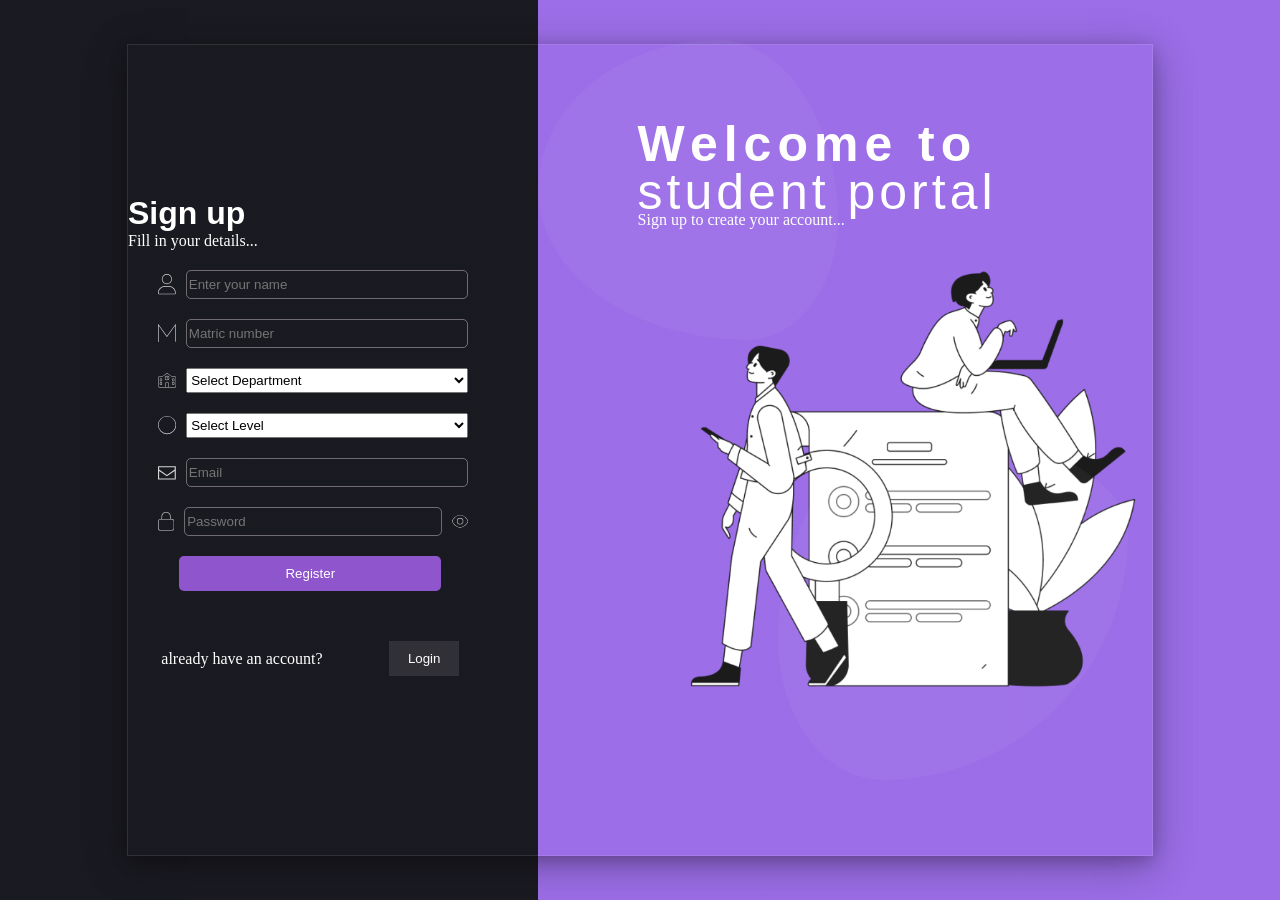
==== index.html @ 2c66421a "Initial commit" ====
<!DOCTYPE html>
<html lang="en">
<head>
    <meta charset="UTF-8">
    <meta name="viewport" content="width=device-width, initial-scale=1.0">
    <title>Document</title>
    <link rel="stylesheet" href="style.css">
    <script type="module" src="./js/firebase-config.js"></script>
    <script type="module" src="./js/script.js"></script>
</head>

<body>
<div class="circle circle1"></div>
<div class="circle circle2"></div>
<!-- the sign up box -->
<form id="signupForm" class="signupcont">
    <!-- sign up -->
    <div class="scont">
        <h1 class="htext">Sign up</h1>
        <p>Fill in your details...</p>
        <span class="details"><svg class="signupsvg" xmlns="http://www.w3.org/2000/svg" viewBox="0 0 448 512"><!--! Font Awesome Pro 6.5.1 by @fontawesome - https://fontawesome.com License - https://fontawesome.com/license (Commercial License) Copyright 2023 Fonticons, Inc. --><path d="M336 128a112 112 0 1 0 -224 0 112 112 0 1 0 224 0zM96 128a128 128 0 1 1 256 0A128 128 0 1 1 96 128zM16 482.3c0 7.6 6.1 13.7 13.7 13.7H418.3c7.6 0 13.7-6.1 13.7-13.7C432 392.7 359.3 320 269.7 320H178.3C88.7 320 16 392.7 16 482.3zm-16 0C0 383.8 79.8 304 178.3 304h91.4C368.2 304 448 383.8 448 482.3c0 16.4-13.3 29.7-29.7 29.7H29.7C13.3 512 0 498.7 0 482.3z"/></svg><input id="fullName" type="text" placeholder="Enter your name"></span>
        <span class="details"><svg class="signupsvg" xmlns="http://www.w3.org/2000/svg" viewBox="0 0 448 512"><!--! Font Awesome Pro 6.5.1 by @fontawesome - https://fontawesome.com License - https://fontawesome.com/license (Commercial License) Copyright 2023 Fonticons, Inc. --><path d="M5.6 32.4c3.3-1.1 6.9 .1 9 3L224 330.2 433.5 35.4c2-2.8 5.6-4 9-3s5.6 4.1 5.6 7.6V464c0 4.4-3.6 8-8 8s-8-3.6-8-8V65.1L230.5 348.6c-1.5 2.1-3.9 3.4-6.5 3.4s-5-1.3-6.5-3.4L16 65.1V472c0 4.4-3.6 8-8 8s-8-3.6-8-8V40c0-3.5 2.3-6.6 5.6-7.6z"/></svg><input id="matric" type="number" placeholder="Matric number"></span>
        <span class="details"><svg class="signupsvg" xmlns="http://www.w3.org/2000/svg" viewBox="0 0 640 512"><!--! Font Awesome Pro 6.5.1 by @fontawesome - https://fontawesome.com License - https://fontawesome.com/license (Commercial License) Copyright 2023 Fonticons, Inc. --><path d="M324.6 1.4c-2.8-1.9-6.4-1.9-9.2 0L157.5 112H56c-30.9 0-56 25.1-56 56V456c0 30.9 25.1 56 56 56H256h16 96 16H584c30.9 0 56-25.1 56-56V168c0-30.9-25.1-56-56-56H482.5L324.6 1.4zM384 496V384c0-35.3-28.7-64-64-64s-64 28.7-64 64V496H56c-22.1 0-40-17.9-40-40V168c0-22.1 17.9-40 40-40H160c1.6 0 3.2-.5 4.6-1.4L320 17.8 475.4 126.6c1.3 .9 2.9 1.4 4.6 1.4H584c22.1 0 40 17.9 40 40V456c0 22.1-17.9 40-40 40H384zm-16 0H272V384c0-26.5 21.5-48 48-48s48 21.5 48 48V496zM64 216v48c0 13.3 10.7 24 24 24h32c13.3 0 24-10.7 24-24V216c0-13.3-10.7-24-24-24H88c-13.3 0-24 10.7-24 24zm24-8h32c4.4 0 8 3.6 8 8v48c0 4.4-3.6 8-8 8H88c-4.4 0-8-3.6-8-8V216c0-4.4 3.6-8 8-8zm432-16c-13.3 0-24 10.7-24 24v48c0 13.3 10.7 24 24 24h32c13.3 0 24-10.7 24-24V216c0-13.3-10.7-24-24-24H520zm-8 24c0-4.4 3.6-8 8-8h32c4.4 0 8 3.6 8 8v48c0 4.4-3.6 8-8 8H520c-4.4 0-8-3.6-8-8V216zM320 112a64 64 0 1 1 0 128 64 64 0 1 1 0-128zm0 144a80 80 0 1 0 0-160 80 80 0 1 0 0 160zm8-112c0-4.4-3.6-8-8-8s-8 3.6-8 8v32c0 4.4 3.6 8 8 8h24c4.4 0 8-3.6 8-8s-3.6-8-8-8H328V144zM64 344v48c0 13.3 10.7 24 24 24h32c13.3 0 24-10.7 24-24V344c0-13.3-10.7-24-24-24H88c-13.3 0-24 10.7-24 24zm24-8h32c4.4 0 8 3.6 8 8v48c0 4.4-3.6 8-8 8H88c-4.4 0-8-3.6-8-8V344c0-4.4 3.6-8 8-8zm432-16c-13.3 0-24 10.7-24 24v48c0 13.3 10.7 24 24 24h32c13.3 0 24-10.7 24-24V344c0-13.3-10.7-24-24-24H520zm-8 24c0-4.4 3.6-8 8-8h32c4.4 0 8 3.6 8 8v48c0 4.4-3.6 8-8 8H520c-4.4 0-8-3.6-8-8V344z"/></svg>
        <select class="select-dept" id="department">
            <option value="">Select Department</option>
            <option value="Computer Science">Computer Science</option>
            <option value="Mathematics">Mathematics</option>
            <option value="Physics">Physics</option>
            <option value="Accounting">Accounting</option>
            <option value="Electrical Engineering">Electrical Engineering</option>
            <option value="Statistics">Statistics</option>
        </select></span>
        <span class="details"><svg class="signupsvg" xmlns="http://www.w3.org/2000/svg" viewBox="0 0 512 512"><!--! Font Awesome Pro 6.5.1 by @fontawesome - https://fontawesome.com License - https://fontawesome.com/license (Commercial License) Copyright 2023 Fonticons, Inc. --><path d="M496 256A240 240 0 1 0 16 256a240 240 0 1 0 480 0zM0 256a256 256 0 1 1 512 0A256 256 0 1 1 0 256z"/></svg> 
            
        <select class="select-dept" id="level">
            <option value="">Select Level</option>
            <option value="100">100 Level</option>
            <option value="200">200 Level</option>
            <option value="300">300 Level</option>
            <option value="400">400 Level</option>
            <option value="500">500 Level</option>
        </select></span>
        <span class="details"><svg class="signupsvg" xmlns="http://www.w3.org/2000/svg" viewBox="0 0 512 512"><!--! Font Awesome Pro 6.5.1 by @fontawesome - https://fontawesome.com License - https://fontawesome.com/license (Commercial License) Copyright 2023 Fonticons, Inc. --><path d="M32 159.2l224 154 224-154V96H32v63.2zM480 198L256 352 32 198V416H480V198zM0 416V176 96 64H32 480h32V96v80V416v32H480 32 0V416z"/></svg><input id="email" type="email" placeholder="Email"></span>
        <span class="details"><svg class="signupsvg" xmlns="http://www.w3.org/2000/svg" viewBox="0 0 448 512"><!--! Font Awesome Pro 6.5.1 by @fontawesome - https://fontawesome.com License - https://fontawesome.com/license (Commercial License) Copyright 2023 Fonticons, Inc. --><path d="M112 128v64H336V128c0-61.9-50.1-112-112-112s-112 50.1-112 112zM96 192V128C96 57.3 153.3 0 224 0s128 57.3 128 128v64h32c35.3 0 64 28.7 64 64V448c0 35.3-28.7 64-64 64H64c-35.3 0-64-28.7-64-64V256c0-35.3 28.7-64 64-64H96zm0 16H64c-26.5 0-48 21.5-48 48V448c0 26.5 21.5 48 48 48H384c26.5 0 48-21.5 48-48V256c0-26.5-21.5-48-48-48H352 336 112 96z"/></svg><input id="password" type="password" placeholder="Password"> <svg  class="psvg" xmlns="http://www.w3.org/2000/svg" viewBox="0 0 576 512"><!--! Font Awesome Pro 6.5.1 by @fontawesome - https://fontawesome.com License - https://fontawesome.com/license (Commercial License) Copyright 2023 Fonticons, Inc. --><path d="M106.3 124.3C151.4 82.4 212.4 48 288 48s136.6 34.4 181.7 76.3c44.9 41.7 75 91.7 89.1 125.6c1.6 3.9 1.6 8.4 0 12.3C544.7 296 514.6 346 469.7 387.7C424.6 429.6 363.6 464 288 464s-136.6-34.4-181.7-76.3C61.4 346 31.3 296 17.2 262.2c-1.6-3.9-1.6-8.4 0-12.3C31.3 216 61.4 166 106.3 124.3zM288 32c-80.8 0-145.5 36.8-192.6 80.6C48.6 156 17.3 208 2.5 243.7c-3.3 7.9-3.3 16.7 0 24.6C17.3 304 48.6 356 95.4 399.4C142.5 443.2 207.2 480 288 480s145.5-36.8 192.6-80.6c46.8-43.5 78.1-95.4 93-131.1c3.3-7.9 3.3-16.7 0-24.6c-14.9-35.7-46.2-87.7-93-131.1C433.5 68.8 368.8 32 288 32zM192 256a96 96 0 1 1 192 0 96 96 0 1 1 -192 0zm208 0a112 112 0 1 0 -224 0 112 112 0 1 0 224 0z"/></svg></span>
        <span  id="passChecker" ></span>
        <div class="submit"><button id="register-Btn" type="submit" class="btn">Register</button></div>
        <div class="lobtn"> <p>already have an account? </p> <button type="button" class="lbtn">Login</button></div>
        <!-- <div id="popup"></div> -->

 
    </div>

    <!-- heroimg -->
    <div class="heroimg">
        <h1 class="herotext">Welcome to</h1>
        <p class="stp">student portal</p>
        <p style="margin-left: 100px;">Sign up to create your account...</p>
        <div class="hcont">
        <img class="himg" src="asset/h.png" alt="student picture">
        </div>
    </div>    
</form>
       <div id="popup" class="popup">
            <h3 id="popupTitle"></h3>
            <p id="popupMessage"></p>
           <button type="button" onclick="window.closePopup()">OK</button>

        </div>
</body>
</html>
---- style.css ----
*{
    margin: 0;
}
body{
    height: 100vh;
    background: linear-gradient(to right, rgba(6, 6, 14, 0.921) 42%,rgba(139, 85, 227, 0.855) 42% );
    overflow:hidden;
    position:relative;
    display: flex;
    justify-content: center;
    align-items: center;
}

.signupcont{
    display: flex;
    width: 80%;
    height: 90%;
    border: 1px solid rgba(255,255,255,0.1);
    box-shadow:
         0 4px 15px rgba(0,0,0,0.2),
        0 10px 40px rgba(0,0,0,0.3);
}

.circle{
    position:absolute;
    opacity:1;
}

.circle1{
    width:300px;
    height:300px;
    background:rgba(225, 235, 237, 0.047) ;
    border-radius:60% 40% 30% 70% / 50% 60% 40% 50%;
    top:40px;
    left:42%;
}

.circle2{
    width:350px;
    height:350px;
    background:rgba(237, 237, 248, 0.04);
    border-radius:40% 60% 70% 30% / 60% 30% 70% 40%;
    bottom:120px;
    right:152px;
}
@keyframes float {
    0% { transform: translate(0,0) rotate(0deg); }
    50% { transform: translate(20px,-20px) rotate(180deg); }
    100% { transform: translate(0,0) rotate(360deg); }
}

.circle{
    animation: float 10s infinite ease-in-out;
}
input{
    background-color: transparent;
    border: 1px solid rgba(220, 211, 211, 0.441);
    outline: none;
    border-radius: 5px;
    width: 100%;
    height: 25px;
    color: white;
    
}
.signupsvg{
    width: 20px;
    fill: rgba(255, 255, 255, 0.822);
}
.details{
    display: flex;
    align-items: center;
    column-gap: 10px;
    margin: 20px 0px 0px 30px;
    width: 310px;
}
.scont{
    margin-top: 150px;
    color: white;
    width: 40%;
}
.psvg{
    width: 20px;
    fill: white;
}
.submit{
    margin-top: 20px;
   /* border: 1px solid; */
   display: flex;
   justify-content: center;
   width: 89%;
}
.btn{
    color: white;
    background-color: rgb(143, 85, 205);
    width: 72%;
    height: 35px;
    border-radius: 5px;
    border: none;
}
.lobtn{
    display: flex;
    justify-content: space-around;
    align-items: center;
    /* border: 1px solid; */
    width: 89%;
    margin-top: 50px;
    
}
.lbtn{
    width: 70px;
    height: 35px;
    border: none;
    background-color: rgba(128, 128, 128, 0.223);
    color: rgb(255, 255, 255);
}
.htext{
    font-family: Arial, Helvetica, sans-serif;
    font-weight: bold;
}
.heroimg{
    width: 60%;
    margin-top: 70px;
    color: white;
}
.hcont{
    margin: 25px 50px 0px 100px;
}
.himg{
    width: 550px;
}
 
.herotext{
    font-family:Arial, Helvetica, sans-serif;
    font-size: 50px;
    color: white;
    letter-spacing: 6px;
    margin-left: 100px;
}
.stp{
    font-size: 50px;
    font-family: Arial, Helvetica, sans-serif;
    color: white;
    letter-spacing: 4px;
    margin: -10px 100px;
}
#popup{
   display: none;
   background: #ffebee;
   color: #c62828;
   padding: 10px;
   margin-bottom: 10px;
   border-radius: 5px;
}
.select-dept{
    width: 100%;
    height: 25px;
    outline: none;
}

.popup {
    display: none;
    position: fixed;
    top: 50%;
    left: 50%;
    transform: translate(-50%, -50%);
    background: #fff;
    padding: 20px;
    width: 300px;
    border-radius: 10px;
    box-shadow: 0 0 20px rgba(0,0,0,0.3);
    text-align: center;
    z-index: 1000;
}

.popup button {
    margin-top: 15px;
    padding: 8px 20px;
    cursor: pointer;
}
.spinner {
    display: none;
    width: 18px;
    height: 18px;
    border: 3px solid #ffffff;
    border-top: 3px solid transparent;
    border-radius: 50%;
    animation: spin 0.8s linear infinite;
    margin-left: 10px;
}


@keyframes spin {
    from {
        transform: rotate(0deg);
    }

    to {
        transform: rotate(360deg);
    }
}



.popup.success h3,
.popup.success p {
    color: rgb(216, 74, 23);
}




.popup.error h3,
.popup.error p {
    color: red;
}

/* ==========================================
   MOBILE LOGIN + SIGNUP
========================================== */

/* ==========================================
   MOBILE LOGIN + SIGNUP
========================================== */

@media (max-width: 650px) {

    /* Prevent padding and borders from increasing width */
    *,
    *::before,
    *::after {
        box-sizing: border-box;
    }

    html {
        width: 100%;
        margin: 0;
        padding: 0;
    }

    body {
        width: 100%;
        min-height: 100vh;
        height: auto;
        margin: 0;
        padding: 0;

        display: block;

        overflow-x: hidden;
        overflow-y: auto;

        background: rgba(6, 6, 14, 0.921);
    }

    /* ------------------------------------------
       Hide desktop image on mobile
    ------------------------------------------ */

    .heroimg {
        display: none;
    }

    /* ------------------------------------------
       Main form
    ------------------------------------------ */

    .signupcont {
        width: 100%;
        max-width: 100%;
        min-height: 100vh;
        height: auto;

        margin: 0;
        padding: 30px 16px;

        border: none;
        box-shadow: none;

        display: block;
    }

    /* ------------------------------------------
       Form content
    ------------------------------------------ */

    .scont {
        width: 100%;
        max-width: 420px;

        margin: 0 auto;
        padding: 0;

        color: white;
    }

    /* ------------------------------------------
       Heading
    ------------------------------------------ */

    .htext {
        font-size: 30px;
        margin: 0 0 8px 0;
    }

    .scont > p {
        margin: 0 0 22px 0;
    }

    /* ------------------------------------------
       INPUT ROW
    ------------------------------------------ */

   .details {
    width: 100%;
    max-width: 100%;

    margin: 15px 0 0 0;
    padding: 0;

    display: flex;
    align-items: center;

    gap: 8px;

    min-width: 0;
}

    /* Left icon */

    .details .signupsvg {
        width: 20px;
        height: 20px;

        min-width: 20px;
        max-width: 20px;

        flex: 0 0 20px;
    }

    /* ------------------------------------------
       TEXT / EMAIL / PASSWORD INPUTS
    ------------------------------------------ */

.details input {
    flex: 1 1 auto;
    width: 0;
    min-width: 0;
    height: 40px;
    padding: 0 10px;
    box-sizing: border-box;
}

    /* ------------------------------------------
       SELECT BOXES
    ------------------------------------------ */

   .details .select-dept {
    flex: 1 1 auto;
    width: 0;
    min-width: 0;
    max-width: 100%;

    height: 40px;
    padding: 0 8px;

    box-sizing: border-box;
}

    /* ------------------------------------------
       PASSWORD EYE ICON
    ------------------------------------------ */

    .details .psvg {
        width: 20px;
        height: 20px;

        min-width: 20px;
        max-width: 20px;

        flex: 0 0 20px;
    }

    /* ------------------------------------------
       PASSWORD CHECKER
    ------------------------------------------ */

    #passChecker {
        display: block;
        width: 100%;
        max-width: 100%;
        box-sizing: border-box;
    }

    /* ------------------------------------------
       LOGIN / REGISTER BUTTON
    ------------------------------------------ */

    .submit {
        width: 100%;
        max-width: 100%;

        margin-top: 25px;
        padding: 0;

        box-sizing: border-box;
    }

    .btn {
        width: 100%;
        max-width: 100%;

        height: 42px;

        box-sizing: border-box;
    }

    /* ------------------------------------------
       FORGOT PASSWORD
    ------------------------------------------ */

    .forgot-password {
        width: 100%;

        margin-top: 18px;

        text-align: center;

        box-sizing: border-box;
    }

    /* ------------------------------------------
       LOGIN / REGISTER LINK
    ------------------------------------------ */

    .lobtn {
        width: 100%;
        max-width: 100%;

        margin-top: 25px;

        display: flex;
        justify-content: center;
        align-items: center;

        gap: 8px;

        flex-wrap: wrap;

        box-sizing: border-box;
    }

    .lobtn p {
        margin: 0;
        font-size: 14px;
        text-align: center;
    }

    .lbtn {
        width: 75px;
        height: 35px;

        flex: 0 0 auto;
    }

    /* ------------------------------------------
       POPUP
    ------------------------------------------ */

    .popup {
        width: calc(100% - 32px);
        max-width: 350px;

        box-sizing: border-box;
    }

    /* ------------------------------------------
       DECORATIVE CIRCLES
    ------------------------------------------ */

    .circle1 {
        width: 140px;
        height: 140px;

        top: -60px;
        left: -70px;
    }

    .circle2 {
        width: 150px;
        height: 150px;

        right: -70px;
        bottom: -70px;
    }
}
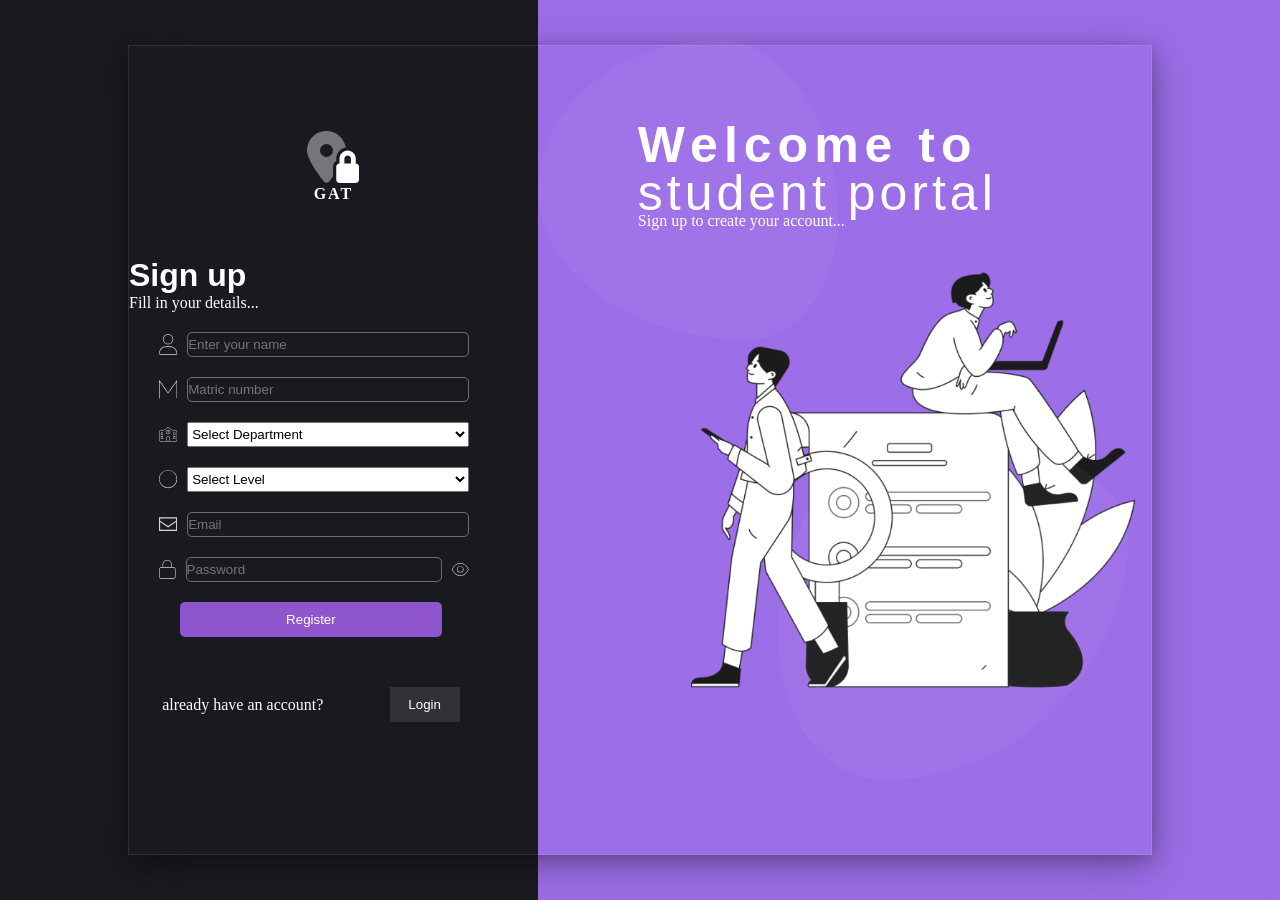
==== commit 40983f3d: "Initial upload of GAT attendance system" ====
--- a/index.html
+++ b/index.html
@@ -16,6 +16,14 @@
 <form id="signupForm" class="signupcont">
     <!-- sign up -->
     <div class="scont">
+        <div class="gat-logo">
+    <img
+        src="asset/location-pin-lock.svg"
+        alt="GAT logo"
+    >
+    <span>GAT</span>
+</div>
+
         <h1 class="htext">Sign up</h1>
         <p>Fill in your details...</p>
         <span class="details"><svg class="signupsvg" xmlns="http://www.w3.org/2000/svg" viewBox="0 0 448 512"><!--! Font Awesome Pro 6.5.1 by @fontawesome - https://fontawesome.com License - https://fontawesome.com/license (Commercial License) Copyright 2023 Fonticons, Inc. --><path d="M336 128a112 112 0 1 0 -224 0 112 112 0 1 0 224 0zM96 128a128 128 0 1 1 256 0A128 128 0 1 1 96 128zM16 482.3c0 7.6 6.1 13.7 13.7 13.7H418.3c7.6 0 13.7-6.1 13.7-13.7C432 392.7 359.3 320 269.7 320H178.3C88.7 320 16 392.7 16 482.3zm-16 0C0 383.8 79.8 304 178.3 304h91.4C368.2 304 448 383.8 448 482.3c0 16.4-13.3 29.7-29.7 29.7H29.7C13.3 512 0 498.7 0 482.3z"/></svg><input id="fullName" type="text" placeholder="Enter your name"></span>
@@ -44,7 +52,7 @@
         <span class="details"><svg class="signupsvg" xmlns="http://www.w3.org/2000/svg" viewBox="0 0 448 512"><!--! Font Awesome Pro 6.5.1 by @fontawesome - https://fontawesome.com License - https://fontawesome.com/license (Commercial License) Copyright 2023 Fonticons, Inc. --><path d="M112 128v64H336V128c0-61.9-50.1-112-112-112s-112 50.1-112 112zM96 192V128C96 57.3 153.3 0 224 0s128 57.3 128 128v64h32c35.3 0 64 28.7 64 64V448c0 35.3-28.7 64-64 64H64c-35.3 0-64-28.7-64-64V256c0-35.3 28.7-64 64-64H96zm0 16H64c-26.5 0-48 21.5-48 48V448c0 26.5 21.5 48 48 48H384c26.5 0 48-21.5 48-48V256c0-26.5-21.5-48-48-48H352 336 112 96z"/></svg><input id="password" type="password" placeholder="Password"> <svg  class="psvg" xmlns="http://www.w3.org/2000/svg" viewBox="0 0 576 512"><!--! Font Awesome Pro 6.5.1 by @fontawesome - https://fontawesome.com License - https://fontawesome.com/license (Commercial License) Copyright 2023 Fonticons, Inc. --><path d="M106.3 124.3C151.4 82.4 212.4 48 288 48s136.6 34.4 181.7 76.3c44.9 41.7 75 91.7 89.1 125.6c1.6 3.9 1.6 8.4 0 12.3C544.7 296 514.6 346 469.7 387.7C424.6 429.6 363.6 464 288 464s-136.6-34.4-181.7-76.3C61.4 346 31.3 296 17.2 262.2c-1.6-3.9-1.6-8.4 0-12.3C31.3 216 61.4 166 106.3 124.3zM288 32c-80.8 0-145.5 36.8-192.6 80.6C48.6 156 17.3 208 2.5 243.7c-3.3 7.9-3.3 16.7 0 24.6C17.3 304 48.6 356 95.4 399.4C142.5 443.2 207.2 480 288 480s145.5-36.8 192.6-80.6c46.8-43.5 78.1-95.4 93-131.1c3.3-7.9 3.3-16.7 0-24.6c-14.9-35.7-46.2-87.7-93-131.1C433.5 68.8 368.8 32 288 32zM192 256a96 96 0 1 1 192 0 96 96 0 1 1 -192 0zm208 0a112 112 0 1 0 -224 0 112 112 0 1 0 224 0z"/></svg></span>
         <span  id="passChecker" ></span>
         <div class="submit"><button id="register-Btn" type="submit" class="btn">Register</button></div>
-        <div class="lobtn"> <p>already have an account? </p> <button type="button" class="lbtn">Login</button></div>
+        <div class="lobtn"> <p>already have an account? </p> <a href="login.html" ><button type="button" class="lbtn">Login</button></a></div>
         <!-- <div id="popup"></div> -->
 
  
@@ -54,7 +62,9 @@
     <div class="heroimg">
         <h1 class="herotext">Welcome to</h1>
         <p class="stp">student portal</p>
-        <p style="margin-left: 100px;">Sign up to create your account...</p>
+        <p class="hero-description">
+    Sign up to create your account...
+</p>
         <div class="hcont">
         <img class="himg" src="asset/h.png" alt="student picture">
         </div>
--- a/style.css
+++ b/style.css
@@ -1,5 +1,7 @@
-*{
+* {
     margin: 0;
+    padding: 0;
+    box-sizing: border-box;
 }
 body{
     height: 100vh;
@@ -11,6 +13,46 @@
     align-items: center;
 }
 
+/* =========================================
+   GAT LOGO
+========================================= */
+
+/* =========================================
+   GAT LOGO
+========================================= */
+
+.gat-logo {
+    display: flex;
+    flex-direction: column;
+    align-items: center;
+
+    gap: 2px;
+
+    /* move it slightly higher */
+    margin-top: -25px;
+    margin-bottom: 14px;
+        transform: translateY(-40px);
+}
+
+.gat-logo img {
+    width: 52px;
+    height: 52px;
+
+    object-fit: contain;
+    display: block;
+
+    /* white + dark purple */
+    filter: brightness(0) invert(1);
+}
+
+.gat-logo span {
+    color: #ffffff;
+
+    font-size: 16px;
+    font-weight: 700;
+
+    letter-spacing: 2px;
+}
 .signupcont{
     display: flex;
     width: 80%;
@@ -128,6 +170,14 @@
 .himg{
     width: 550px;
 }
+#popupEmail {
+    color: #000000;
+    background: #ffffff;
+}
+
+#popupEmail::placeholder {
+    color: #777777;
+}
  
 .herotext{
     font-family:Arial, Helvetica, sans-serif;
@@ -156,7 +206,9 @@
     height: 25px;
     outline: none;
 }
-
+.hero-description {
+    margin-left: 100px;
+}
 .popup {
     display: none;
     position: fixed;
@@ -221,188 +273,163 @@
 /* ==========================================
    MOBILE LOGIN + SIGNUP
 ========================================== */
-
 @media (max-width: 650px) {
 
-    /* Prevent padding and borders from increasing width */
-    *,
-    *::before,
-    *::after {
-        box-sizing: border-box;
-    }
-
-    html {
-        width: 100%;
+    html,
+    body {
+        width: 100%;
+        max-width: 100%;
         margin: 0;
         padding: 0;
+        overflow-x: hidden;
     }
 
     body {
-        width: 100%;
         min-height: 100vh;
         height: auto;
-        margin: 0;
-        padding: 0;
-
         display: block;
 
-        overflow-x: hidden;
-        overflow-y: auto;
-
-        background: rgba(6, 6, 14, 0.921);
-    }
-
-    /* ------------------------------------------
-       Hide desktop image on mobile
-    ------------------------------------------ */
-
+           background:
+            radial-gradient(
+                circle at 10% 5%,
+                rgba(139, 92, 246, 0.20),
+                transparent 30%
+            ),
+            radial-gradient(
+                circle at 90% 90%,
+                rgba(4, 2, 7, 0.16),
+                transparent 32%
+            ),
+            linear-gradient(
+                145deg,
+                #0b0a12 0%,
+                #141220 50%,
+                #29203d 100%
+            );
+    }
+
+    /* Hide desktop illustration */
     .heroimg {
         display: none;
     }
 
-    /* ------------------------------------------
-       Main form
-    ------------------------------------------ */
-
-    .signupcont {
-        width: 100%;
-        max-width: 100%;
-        min-height: 100vh;
-        height: auto;
-
-        margin: 0;
-        padding: 30px 16px;
-
-        border: none;
-        box-shadow: none;
-
-        display: block;
-    }
-
-    /* ------------------------------------------
-       Form content
-    ------------------------------------------ */
-
-    .scont {
-        width: 100%;
-        max-width: 420px;
-
-        margin: 0 auto;
-        padding: 0;
-
-        color: white;
-    }
-
-    /* ------------------------------------------
-       Heading
-    ------------------------------------------ */
-
-    .htext {
-        font-size: 30px;
-        margin: 0 0 8px 0;
-    }
-
-    .scont > p {
-        margin: 0 0 22px 0;
-    }
-
-    /* ------------------------------------------
-       INPUT ROW
-    ------------------------------------------ */
-
-   .details {
+    /* Main form */
+.signupcont {
     width: 100%;
     max-width: 100%;
-
-    margin: 15px 0 0 0;
-    padding: 0;
+    min-width: 0;
+
+    min-height: 100vh;
+    height: auto;
+
+    margin: 0;
+
+    padding: 35px 16px;
 
     display: flex;
     align-items: center;
-
-    gap: 8px;
-
+    justify-content: center;
+
+    border: none;
+    box-shadow: none;
+
+    overflow: hidden;
+}
+
+#passChecker {
+    width: 100%;
+    max-width: 100%;
+    margin-left: 0 !important;
+    padding-left: 0;
+
+    display: block;
+
+    font-size: 12px;
+    line-height: 1.4;
+
+    overflow-wrap: break-word;
+}
+    /* Form content */
+ .scont {
+    width: 100%;
+    max-width: 420px;
     min-width: 0;
-}
-
-    /* Left icon */
-
-    .details .signupsvg {
-        width: 20px;
-        height: 20px;
-
-        min-width: 20px;
-        max-width: 20px;
-
-        flex: 0 0 20px;
-    }
-
-    /* ------------------------------------------
-       TEXT / EMAIL / PASSWORD INPUTS
-    ------------------------------------------ */
-
-.details input {
-    flex: 1 1 auto;
-    width: 0;
+
+    margin: 0 auto;
+}
+
+    /* Input rows */
+    .details {
+    width: 100%;
+    max-width: 100%;
     min-width: 0;
-    height: 40px;
-    padding: 0 10px;
-    box-sizing: border-box;
-}
-
-    /* ------------------------------------------
-       SELECT BOXES
-    ------------------------------------------ */
-
-   .details .select-dept {
-    flex: 1 1 auto;
-    width: 0;
+
+    margin: 14px 0 0;
+    padding: 0;
+
+    display: grid;
+
+    grid-template-columns: 20px minmax(0, 1fr);
+
+    align-items: center;
+
+    column-gap: 8px;
+}
+
+
+/* Left icon */
+.details .signupsvg {
+    width: 20px;
+    height: 20px;
+
+    min-width: 0;
+    max-width: 20px;
+
+    fill: rgba(255, 255, 255, 0.82);
+}
+
+
+/* Inputs and selects */
+.details input,
+.details select {
+    width: 100%;
     min-width: 0;
     max-width: 100%;
 
-    height: 40px;
-    padding: 0 8px;
+    height: 42px;
+
+    padding: 0 10px;
 
     box-sizing: border-box;
 }
 
-    /* ------------------------------------------
-       PASSWORD EYE ICON
-    ------------------------------------------ */
-
-    .details .psvg {
-        width: 20px;
-        height: 20px;
-
-        min-width: 20px;
-        max-width: 20px;
-
-        flex: 0 0 20px;
-    }
-
-    /* ------------------------------------------
-       PASSWORD CHECKER
-    ------------------------------------------ */
-
-    #passChecker {
-        display: block;
-        width: 100%;
-        max-width: 100%;
-        box-sizing: border-box;
-    }
-
-    /* ------------------------------------------
-       LOGIN / REGISTER BUTTON
-    ------------------------------------------ */
-
+
+/* Password row */
+.details:has(.psvg) {
+    grid-template-columns:
+        20px
+        minmax(0, 1fr)
+        20px;
+}
+
+
+/* Eye icon */
+.details .psvg {
+    width: 20px;
+    height: 20px;
+
+    min-width: 0;
+    max-width: 20px;
+
+    fill: white;
+}
+    /* Buttons */
     .submit {
         width: 100%;
         max-width: 100%;
-
-        margin-top: 25px;
-        padding: 0;
-
-        box-sizing: border-box;
+        min-width: 0;
+
+        margin-top: 24px;
     }
 
     .btn {
@@ -410,33 +437,15 @@
         max-width: 100%;
 
         height: 42px;
-
-        box-sizing: border-box;
-    }
-
-    /* ------------------------------------------
-       FORGOT PASSWORD
-    ------------------------------------------ */
-
-    .forgot-password {
-        width: 100%;
-
-        margin-top: 18px;
-
-        text-align: center;
-
-        box-sizing: border-box;
-    }
-
-    /* ------------------------------------------
-       LOGIN / REGISTER LINK
-    ------------------------------------------ */
-
+    }
+
+    /* Login link */
     .lobtn {
         width: 100%;
         max-width: 100%;
-
-        margin-top: 25px;
+        min-width: 0;
+
+        margin-top: 24px;
 
         display: flex;
         justify-content: center;
@@ -445,51 +454,311 @@
         gap: 8px;
 
         flex-wrap: wrap;
-
-        box-sizing: border-box;
     }
 
     .lobtn p {
         margin: 0;
+        text-align: center;
+
+        font-size: 13px;
+    }
+
+    /* Popup */
+    .popup {
+        width: calc(100% - 28px);
+        max-width: 360px;
+        box-sizing: border-box;
+    }
+
+    /* Decorative shapes stay inside viewport */
+      .circle1 {
+        width: 155px;
+        height: 155px;
+
+        top: 20px;
+        left: -65px;
+
+        opacity: 0.70;
+
+        animation:
+            bubbleFloat 8s ease-in-out infinite,
+            bubblePulse 4s ease-in-out infinite;
+    }
+
+    
+    .circle2 {
+        width: 180px;
+        height: 180px;
+
+        right: -75px;
+        bottom: 30px;
+
+        opacity: 0.60;
+
+        animation:
+            bubbleFloat 10s ease-in-out infinite reverse,
+            bubblePulse 5s ease-in-out infinite;
+    }
+}
+@media (max-width: 380px) {
+
+    .signupcont {
+        padding: 24px 13px 30px;
+    }
+
+    .htext {
+        font-size: 27px;
+    }
+
+    .details {
+        gap: 6px;
+    }
+
+    .details input,
+    .details .select-dept {
+        height: 40px;
+
+        font-size: 13px;
+    }
+
+    .signupsvg,
+    .details .psvg {
+        width: 18px;
+        height: 18px;
+
+        min-width: 18px;
+        max-width: 18px;
+    }
+
+    .btn {
+        height: 41px;
+    }
+
+}
+@media (max-width: 650px) {
+
+    /* =========================================
+       SIGNUP PAGE - MOBILE WIDTH FIX
+    ========================================= */
+
+    #signupForm {
+        width: 100%;
+        max-width: 100%;
+        min-width: 0;
+
+        padding-left: 16px;
+        padding-right: 16px;
+
+        overflow-x: hidden;
+    }
+
+    #signupForm .scont {
+        width: 100%;
+        max-width: 380px;
+        min-width: 0;
+
+        margin-left: auto;
+        margin-right: auto;
+    }
+
+
+    /* Every signup input row */
+    #signupForm .details {
+        width: 100%;
+        max-width: 100%;
+        min-width: 0;
+
+        margin-left: 0;
+        margin-right: 0;
+
+        display: grid;
+
+        grid-template-columns:
+            20px
+            minmax(0, 1fr);
+
+        column-gap: 8px;
+
+        align-items: center;
+    }
+
+
+    /* Left icon */
+    #signupForm .details > .signupsvg {
+        width: 18px;
+        height: 18px;
+
+        min-width: 18px;
+        max-width: 18px;
+
+        display: block;
+    }
+
+
+    /* Normal inputs */
+    #signupForm .details > input {
+        width: 100%;
+        min-width: 0;
+        max-width: 100%;
+
+        height: 42px;
+
+        padding-left: 10px;
+        padding-right: 10px;
+
         font-size: 14px;
-        text-align: center;
-    }
-
-    .lbtn {
-        width: 75px;
-        height: 35px;
-
-        flex: 0 0 auto;
-    }
-
-    /* ------------------------------------------
-       POPUP
-    ------------------------------------------ */
-
-    .popup {
-        width: calc(100% - 32px);
-        max-width: 350px;
 
         box-sizing: border-box;
     }
 
-    /* ------------------------------------------
-       DECORATIVE CIRCLES
-    ------------------------------------------ */
+
+    /* Select boxes */
+    #signupForm .details > .select-dept {
+        width: 100%;
+        min-width: 0;
+        max-width: 100%;
+
+        height: 42px;
+
+        font-size: 14px;
+
+        box-sizing: border-box;
+    }
+
+
+    /* Password row: icon + input + eye */
+    #signupForm .details:has(.psvg) {
+        grid-template-columns:
+            20px
+            minmax(0, 1fr)
+            20px;
+    }
+
+
+    /* Password eye */
+    #signupForm .details > .psvg {
+        width: 18px;
+        height: 18px;
+
+        min-width: 18px;
+        max-width: 18px;
+
+        display: block;
+    }
+
+
+    /* Register button */
+    #signupForm .submit {
+        width: 100%;
+        max-width: 100%;
+
+        margin-left: 0;
+        margin-right: 0;
+    }
+
+    #signupForm .btn {
+        width: 100%;
+        max-width: 100%;
+    }
+
+
+    /* Login link */
+    #signupForm .lobtn {
+        width: 100%;
+        max-width: 100%;
+
+        margin-left: 0;
+        margin-right: 0;
+    }
+
+}
+@media (max-width: 650px) {
+
+    html {
+        width: 100%;
+        max-width: 100%;
+        overflow-x: hidden;
+        overscroll-behavior-x: none;
+    }
+
+    body {
+        width: 100%;
+        max-width: 100%;
+        min-width: 0;
+
+        margin: 0;
+
+        overflow-x: hidden;
+        overflow-y: auto;
+
+        overscroll-behavior-x: none;
+    }
+
+
+    /* Keep the signup form inside the viewport */
+
+    #signupForm {
+        width: 100%;
+        max-width: 100%;
+        min-width: 0;
+
+        margin: 0;
+        padding-left: 16px;
+        padding-right: 16px;
+
+        overflow-x: hidden;
+    }
+
+
+    #signupForm .scont {
+        width: 100%;
+        max-width: 380px;
+        min-width: 0;
+
+        margin-left: auto;
+        margin-right: auto;
+    }
+
+
+    /* Prevent decorative bubbles from creating page width */
+
+    .circle {
+        pointer-events: none;
+
+        max-width: 100vw;
+    }
 
     .circle1 {
-        width: 140px;
-        height: 140px;
-
-        top: -60px;
         left: -70px;
     }
+    .gat-logo img {
+    width: 46px;
+    height: 46px;
+}
 
     .circle2 {
-        width: 150px;
-        height: 150px;
-
-        right: -70px;
-        bottom: -70px;
-    }
+        right: -80px;
+    }
+}
+@media (max-width: 650px) {
+
+    .gat-logo {
+        align-items: center;
+
+        margin-bottom: 12px;
+    }
+
+    .gat-logo img {
+    width: 46px;
+    height: 46px;
+}
+    .gat-logo img {
+        width: 38px;
+        height: 38px;
+    }
+
+    .gat-logo span {
+        font-size: 14px;
+    }
+
 }
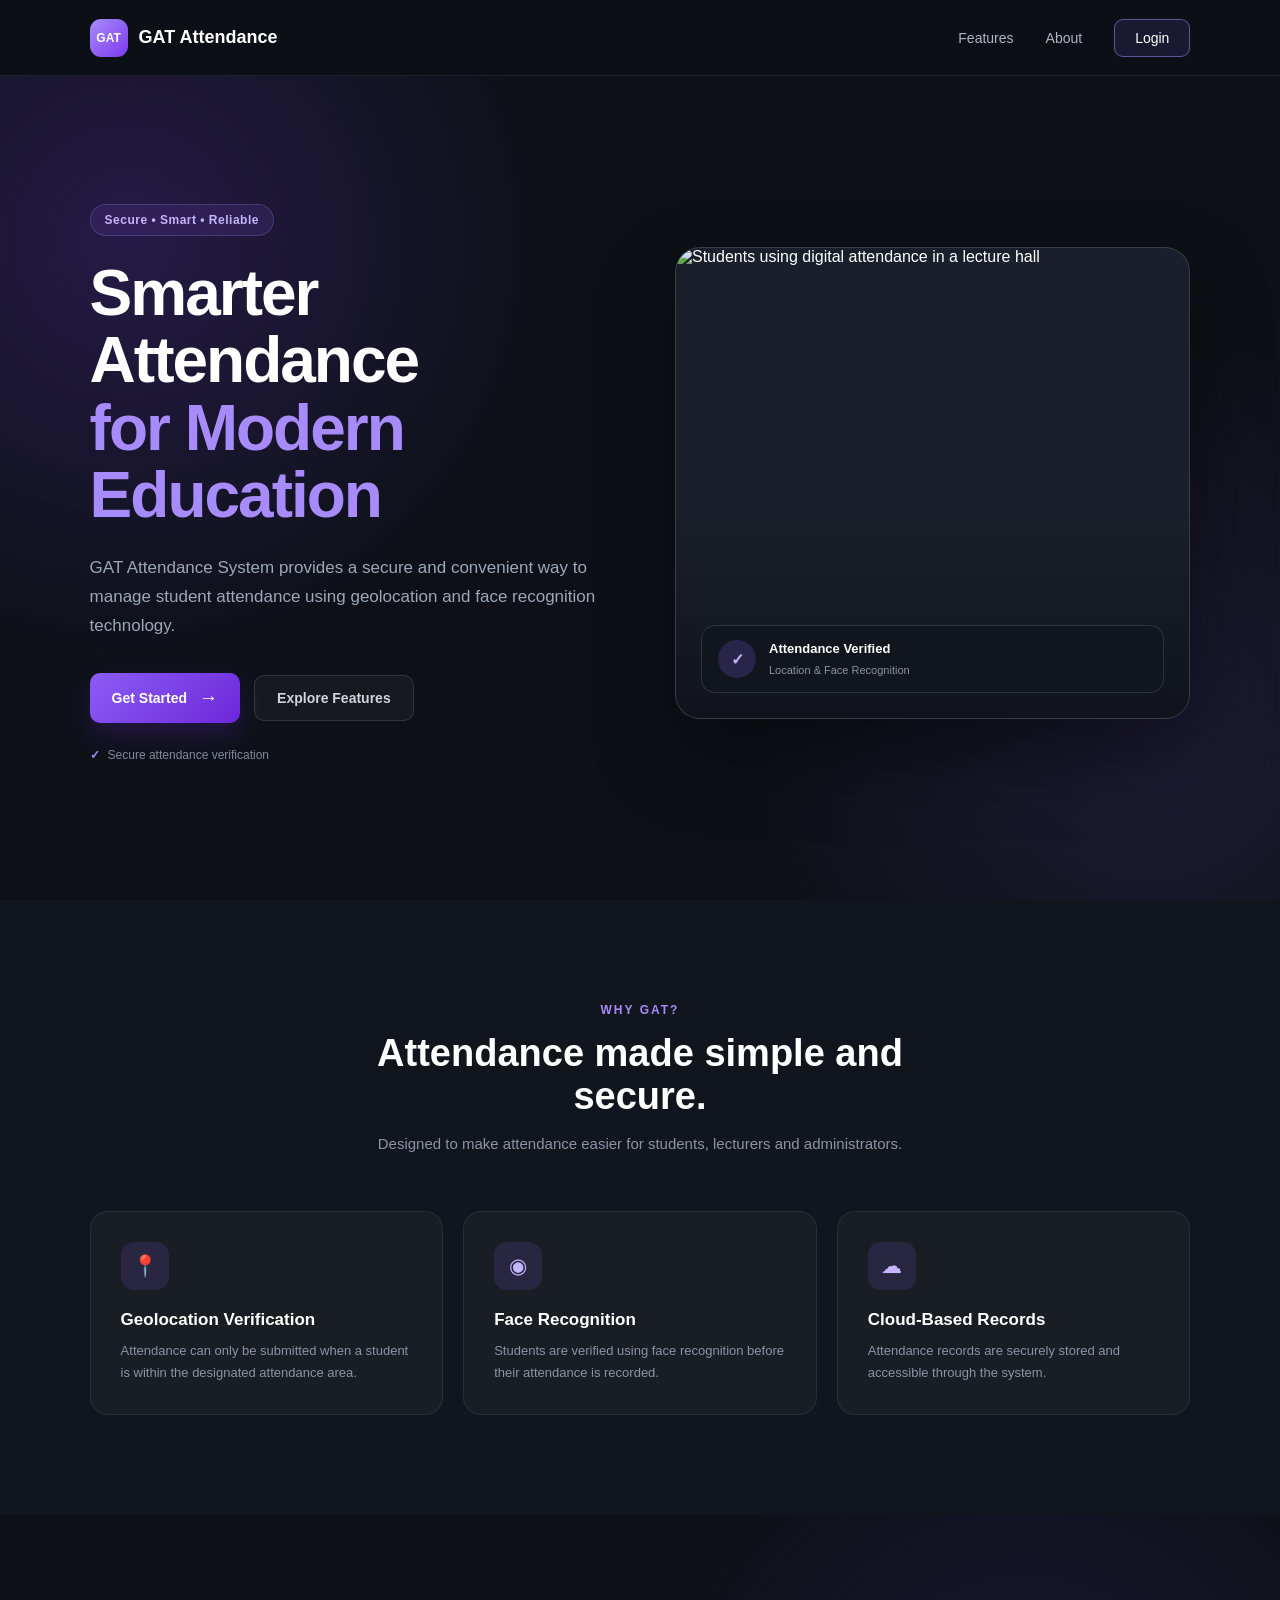
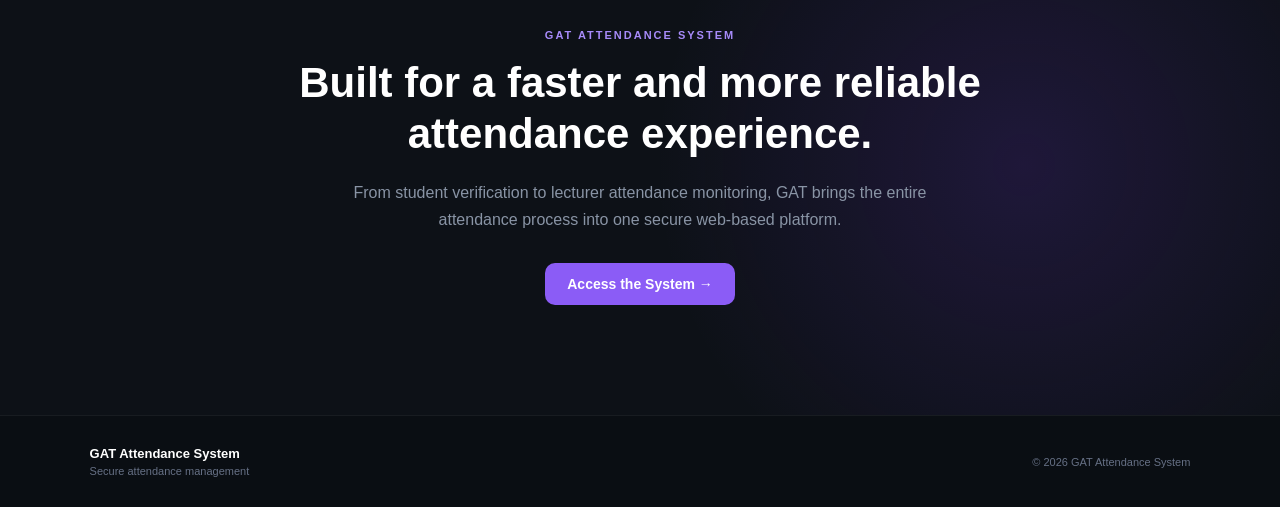
==== commit 26883a06: "Set landing page as home page" ====
--- a/index.html
+++ b/index.html
@@ -3,78 +3,222 @@
 <head>
     <meta charset="UTF-8">
     <meta name="viewport" content="width=device-width, initial-scale=1.0">
-    <title>Document</title>
-    <link rel="stylesheet" href="style.css">
-    <script type="module" src="./js/firebase-config.js"></script>
-    <script type="module" src="./js/script.js"></script>
+
+    <title>GAT Attendance System</title>
+
+    <link rel="stylesheet" href="landing-page.css">
 </head>
 
 <body>
-<div class="circle circle1"></div>
-<div class="circle circle2"></div>
-<!-- the sign up box -->
-<form id="signupForm" class="signupcont">
-    <!-- sign up -->
-    <div class="scont">
-        <div class="gat-logo">
-    <img
-        src="asset/location-pin-lock.svg"
-        alt="GAT logo"
-    >
-    <span>GAT</span>
-</div>
-
-        <h1 class="htext">Sign up</h1>
-        <p>Fill in your details...</p>
-        <span class="details"><svg class="signupsvg" xmlns="http://www.w3.org/2000/svg" viewBox="0 0 448 512"><!--! Font Awesome Pro 6.5.1 by @fontawesome - https://fontawesome.com License - https://fontawesome.com/license (Commercial License) Copyright 2023 Fonticons, Inc. --><path d="M336 128a112 112 0 1 0 -224 0 112 112 0 1 0 224 0zM96 128a128 128 0 1 1 256 0A128 128 0 1 1 96 128zM16 482.3c0 7.6 6.1 13.7 13.7 13.7H418.3c7.6 0 13.7-6.1 13.7-13.7C432 392.7 359.3 320 269.7 320H178.3C88.7 320 16 392.7 16 482.3zm-16 0C0 383.8 79.8 304 178.3 304h91.4C368.2 304 448 383.8 448 482.3c0 16.4-13.3 29.7-29.7 29.7H29.7C13.3 512 0 498.7 0 482.3z"/></svg><input id="fullName" type="text" placeholder="Enter your name"></span>
-        <span class="details"><svg class="signupsvg" xmlns="http://www.w3.org/2000/svg" viewBox="0 0 448 512"><!--! Font Awesome Pro 6.5.1 by @fontawesome - https://fontawesome.com License - https://fontawesome.com/license (Commercial License) Copyright 2023 Fonticons, Inc. --><path d="M5.6 32.4c3.3-1.1 6.9 .1 9 3L224 330.2 433.5 35.4c2-2.8 5.6-4 9-3s5.6 4.1 5.6 7.6V464c0 4.4-3.6 8-8 8s-8-3.6-8-8V65.1L230.5 348.6c-1.5 2.1-3.9 3.4-6.5 3.4s-5-1.3-6.5-3.4L16 65.1V472c0 4.4-3.6 8-8 8s-8-3.6-8-8V40c0-3.5 2.3-6.6 5.6-7.6z"/></svg><input id="matric" type="number" placeholder="Matric number"></span>
-        <span class="details"><svg class="signupsvg" xmlns="http://www.w3.org/2000/svg" viewBox="0 0 640 512"><!--! Font Awesome Pro 6.5.1 by @fontawesome - https://fontawesome.com License - https://fontawesome.com/license (Commercial License) Copyright 2023 Fonticons, Inc. --><path d="M324.6 1.4c-2.8-1.9-6.4-1.9-9.2 0L157.5 112H56c-30.9 0-56 25.1-56 56V456c0 30.9 25.1 56 56 56H256h16 96 16H584c30.9 0 56-25.1 56-56V168c0-30.9-25.1-56-56-56H482.5L324.6 1.4zM384 496V384c0-35.3-28.7-64-64-64s-64 28.7-64 64V496H56c-22.1 0-40-17.9-40-40V168c0-22.1 17.9-40 40-40H160c1.6 0 3.2-.5 4.6-1.4L320 17.8 475.4 126.6c1.3 .9 2.9 1.4 4.6 1.4H584c22.1 0 40 17.9 40 40V456c0 22.1-17.9 40-40 40H384zm-16 0H272V384c0-26.5 21.5-48 48-48s48 21.5 48 48V496zM64 216v48c0 13.3 10.7 24 24 24h32c13.3 0 24-10.7 24-24V216c0-13.3-10.7-24-24-24H88c-13.3 0-24 10.7-24 24zm24-8h32c4.4 0 8 3.6 8 8v48c0 4.4-3.6 8-8 8H88c-4.4 0-8-3.6-8-8V216c0-4.4 3.6-8 8-8zm432-16c-13.3 0-24 10.7-24 24v48c0 13.3 10.7 24 24 24h32c13.3 0 24-10.7 24-24V216c0-13.3-10.7-24-24-24H520zm-8 24c0-4.4 3.6-8 8-8h32c4.4 0 8 3.6 8 8v48c0 4.4-3.6 8-8 8H520c-4.4 0-8-3.6-8-8V216zM320 112a64 64 0 1 1 0 128 64 64 0 1 1 0-128zm0 144a80 80 0 1 0 0-160 80 80 0 1 0 0 160zm8-112c0-4.4-3.6-8-8-8s-8 3.6-8 8v32c0 4.4 3.6 8 8 8h24c4.4 0 8-3.6 8-8s-3.6-8-8-8H328V144zM64 344v48c0 13.3 10.7 24 24 24h32c13.3 0 24-10.7 24-24V344c0-13.3-10.7-24-24-24H88c-13.3 0-24 10.7-24 24zm24-8h32c4.4 0 8 3.6 8 8v48c0 4.4-3.6 8-8 8H88c-4.4 0-8-3.6-8-8V344c0-4.4 3.6-8 8-8zm432-16c-13.3 0-24 10.7-24 24v48c0 13.3 10.7 24 24 24h32c13.3 0 24-10.7 24-24V344c0-13.3-10.7-24-24-24H520zm-8 24c0-4.4 3.6-8 8-8h32c4.4 0 8 3.6 8 8v48c0 4.4-3.6 8-8 8H520c-4.4 0-8-3.6-8-8V344z"/></svg>
-        <select class="select-dept" id="department">
-            <option value="">Select Department</option>
-            <option value="Computer Science">Computer Science</option>
-            <option value="Mathematics">Mathematics</option>
-            <option value="Physics">Physics</option>
-            <option value="Accounting">Accounting</option>
-            <option value="Electrical Engineering">Electrical Engineering</option>
-            <option value="Statistics">Statistics</option>
-        </select></span>
-        <span class="details"><svg class="signupsvg" xmlns="http://www.w3.org/2000/svg" viewBox="0 0 512 512"><!--! Font Awesome Pro 6.5.1 by @fontawesome - https://fontawesome.com License - https://fontawesome.com/license (Commercial License) Copyright 2023 Fonticons, Inc. --><path d="M496 256A240 240 0 1 0 16 256a240 240 0 1 0 480 0zM0 256a256 256 0 1 1 512 0A256 256 0 1 1 0 256z"/></svg> 
-            
-        <select class="select-dept" id="level">
-            <option value="">Select Level</option>
-            <option value="100">100 Level</option>
-            <option value="200">200 Level</option>
-            <option value="300">300 Level</option>
-            <option value="400">400 Level</option>
-            <option value="500">500 Level</option>
-        </select></span>
-        <span class="details"><svg class="signupsvg" xmlns="http://www.w3.org/2000/svg" viewBox="0 0 512 512"><!--! Font Awesome Pro 6.5.1 by @fontawesome - https://fontawesome.com License - https://fontawesome.com/license (Commercial License) Copyright 2023 Fonticons, Inc. --><path d="M32 159.2l224 154 224-154V96H32v63.2zM480 198L256 352 32 198V416H480V198zM0 416V176 96 64H32 480h32V96v80V416v32H480 32 0V416z"/></svg><input id="email" type="email" placeholder="Email"></span>
-        <span class="details"><svg class="signupsvg" xmlns="http://www.w3.org/2000/svg" viewBox="0 0 448 512"><!--! Font Awesome Pro 6.5.1 by @fontawesome - https://fontawesome.com License - https://fontawesome.com/license (Commercial License) Copyright 2023 Fonticons, Inc. --><path d="M112 128v64H336V128c0-61.9-50.1-112-112-112s-112 50.1-112 112zM96 192V128C96 57.3 153.3 0 224 0s128 57.3 128 128v64h32c35.3 0 64 28.7 64 64V448c0 35.3-28.7 64-64 64H64c-35.3 0-64-28.7-64-64V256c0-35.3 28.7-64 64-64H96zm0 16H64c-26.5 0-48 21.5-48 48V448c0 26.5 21.5 48 48 48H384c26.5 0 48-21.5 48-48V256c0-26.5-21.5-48-48-48H352 336 112 96z"/></svg><input id="password" type="password" placeholder="Password"> <svg  class="psvg" xmlns="http://www.w3.org/2000/svg" viewBox="0 0 576 512"><!--! Font Awesome Pro 6.5.1 by @fontawesome - https://fontawesome.com License - https://fontawesome.com/license (Commercial License) Copyright 2023 Fonticons, Inc. --><path d="M106.3 124.3C151.4 82.4 212.4 48 288 48s136.6 34.4 181.7 76.3c44.9 41.7 75 91.7 89.1 125.6c1.6 3.9 1.6 8.4 0 12.3C544.7 296 514.6 346 469.7 387.7C424.6 429.6 363.6 464 288 464s-136.6-34.4-181.7-76.3C61.4 346 31.3 296 17.2 262.2c-1.6-3.9-1.6-8.4 0-12.3C31.3 216 61.4 166 106.3 124.3zM288 32c-80.8 0-145.5 36.8-192.6 80.6C48.6 156 17.3 208 2.5 243.7c-3.3 7.9-3.3 16.7 0 24.6C17.3 304 48.6 356 95.4 399.4C142.5 443.2 207.2 480 288 480s145.5-36.8 192.6-80.6c46.8-43.5 78.1-95.4 93-131.1c3.3-7.9 3.3-16.7 0-24.6c-14.9-35.7-46.2-87.7-93-131.1C433.5 68.8 368.8 32 288 32zM192 256a96 96 0 1 1 192 0 96 96 0 1 1 -192 0zm208 0a112 112 0 1 0 -224 0 112 112 0 1 0 224 0z"/></svg></span>
-        <span  id="passChecker" ></span>
-        <div class="submit"><button id="register-Btn" type="submit" class="btn">Register</button></div>
-        <div class="lobtn"> <p>already have an account? </p> <a href="login.html" ><button type="button" class="lbtn">Login</button></a></div>
-        <!-- <div id="popup"></div> -->
-
- 
-    </div>
-
-    <!-- heroimg -->
-    <div class="heroimg">
-        <h1 class="herotext">Welcome to</h1>
-        <p class="stp">student portal</p>
-        <p class="hero-description">
-    Sign up to create your account...
-</p>
-        <div class="hcont">
-        <img class="himg" src="asset/h.png" alt="student picture">
+
+    <!-- Navigation -->
+    <header class="navbar">
+
+        <div class="brand">
+            <div class="logo-placeholder">
+                GAT
+            </div>
+
+            <span>GAT Attendance</span>
         </div>
-    </div>    
-</form>
-       <div id="popup" class="popup">
-            <h3 id="popupTitle"></h3>
-            <p id="popupMessage"></p>
-           <button type="button" onclick="window.closePopup()">OK</button>
-
+
+        <nav>
+            <a href="#features">Features</a>
+            <a href="#about">About</a>
+            <a href="login.html" class="nav-login">Login</a>
+        </nav>
+
+    </header>
+
+
+    <!-- Hero Section -->
+    <main>
+
+        <section class="hero">
+
+            <div class="hero-content">
+
+                <div class="badge">
+                    Secure • Smart • Reliable
+                </div>
+
+                <h1>
+                    Smarter Attendance
+                    <span>for Modern Education</span>
+                </h1>
+
+                <p>
+                    GAT Attendance System provides a secure and convenient
+                    way to manage student attendance using geolocation
+                    and face recognition technology.
+                </p>
+
+                <div class="hero-buttons">
+
+                    <a href="index.html" class="primary-btn">
+                        Get Started
+                        <span>→</span>
+                    </a>
+
+                    <a href="#features" class="secondary-btn">
+                        Explore Features
+                    </a>
+
+                </div>
+
+                <div class="trust-text">
+                    <span>✓</span>
+                    Secure attendance verification
+                </div>
+
+            </div>
+
+
+            <!-- Hero Image -->
+            <div class="hero-image">
+
+                <div class="image-card">
+
+                    <img
+                        src="https://assets.studo.com/cdn-cgi/image/width%3D1000px%2Cformat%3Dwebp/images/en/solutions/digital-attendance-list-hero.png"
+                        alt="Students using digital attendance in a lecture hall"
+                    >
+
+                    <div class="attendance-card">
+
+                        <div class="check-icon">
+                            ✓
+                        </div>
+
+                        <div>
+                            <strong>Attendance Verified</strong>
+                            <small>Location & Face Recognition</small>
+                        </div>
+
+                    </div>
+
+                </div>
+
+            </div>
+
+        </section>
+
+
+        <!-- Features -->
+        <section class="features-section" id="features">
+
+            <div class="section-heading">
+
+                <span>WHY GAT?</span>
+
+                <h2>
+                    Attendance made simple and secure.
+                </h2>
+
+                <p>
+                    Designed to make attendance easier for students,
+                    lecturers and administrators.
+                </p>
+
+            </div>
+
+
+            <div class="features-grid">
+
+                <div class="feature-card">
+
+                    <div class="feature-icon">
+                        📍
+                    </div>
+
+                    <h3>Geolocation Verification</h3>
+
+                    <p>
+                        Attendance can only be submitted when a student
+                        is within the designated attendance area.
+                    </p>
+
+                </div>
+
+
+                <div class="feature-card">
+
+                    <div class="feature-icon">
+                        ◉
+                    </div>
+
+                    <h3>Face Recognition</h3>
+
+                    <p>
+                        Students are verified using face recognition
+                        before their attendance is recorded.
+                    </p>
+
+                </div>
+
+
+                <div class="feature-card">
+
+                    <div class="feature-icon">
+                        ☁
+                    </div>
+
+                    <h3>Cloud-Based Records</h3>
+
+                    <p>
+                        Attendance records are securely stored and
+                        accessible through the system.
+                    </p>
+
+                </div>
+
+            </div>
+
+        </section>
+
+
+        <!-- About -->
+        <section class="about-section" id="about">
+
+            <div class="about-content">
+
+                <span>GAT ATTENDANCE SYSTEM</span>
+
+                <h2>
+                    Built for a faster and more reliable
+                    attendance experience.
+                </h2>
+
+                <p>
+                    From student verification to lecturer attendance
+                    monitoring, GAT brings the entire attendance process
+                    into one secure web-based platform.
+                </p>
+
+                <a href="index.html" class="about-btn">
+                    Access the System →
+                </a>
+
+            </div>
+
+        </section>
+
+    </main>
+
+
+    <!-- Footer -->
+    <footer>
+
+        <div class="footer-brand">
+            <strong>GAT Attendance System</strong>
+            <span>Secure attendance management</span>
         </div>
+
+        <p>
+            © 2026 GAT Attendance System
+        </p>
+
+    </footer>
+
 </body>
 </html>
--- a/landing-page.css
+++ b/landing-page.css
@@ -0,0 +1,773 @@
+* {
+    margin: 0;
+    padding: 0;
+    box-sizing: border-box;
+}
+
+html {
+    scroll-behavior: smooth;
+}
+
+body {
+    font-family: Arial, sans-serif;
+    background: #0d1117;
+    color: white;
+    overflow-x: hidden;
+}
+
+
+/* =========================
+   NAVBAR
+========================= */
+
+.navbar {
+    width: 100%;
+    height: 76px;
+
+    display: flex;
+    align-items: center;
+    justify-content: space-between;
+
+    padding: 0 7%;
+
+    background: rgba(13, 17, 23, 0.85);
+
+    border-bottom: 1px solid rgba(255, 255, 255, 0.07);
+
+    backdrop-filter: blur(15px);
+
+    position: relative;
+    z-index: 10;
+}
+
+
+/* Brand */
+
+.brand {
+    display: flex;
+    align-items: center;
+    gap: 11px;
+
+    font-size: 18px;
+    font-weight: 700;
+}
+
+.logo-placeholder {
+    width: 38px;
+    height: 38px;
+
+    display: flex;
+    align-items: center;
+    justify-content: center;
+
+    border-radius: 11px;
+
+    background: linear-gradient(
+        135deg,
+        #a78bfa,
+        #7c3aed
+    );
+
+    font-size: 12px;
+    font-weight: 800;
+}
+
+
+/* Navigation */
+
+.navbar nav {
+    display: flex;
+    align-items: center;
+    gap: 32px;
+}
+
+.navbar nav a {
+    color: #aeb6c5;
+    text-decoration: none;
+
+    font-size: 14px;
+
+    transition: 0.2s ease;
+}
+
+.navbar nav a:hover {
+    color: white;
+}
+
+.navbar .nav-login {
+    padding: 10px 20px;
+
+    color: white;
+
+    border: 1px solid rgba(167, 139, 250, 0.5);
+
+    border-radius: 9px;
+
+    background: rgba(139, 92, 246, 0.12);
+}
+
+
+/* =========================
+   HERO
+========================= */
+
+.hero {
+    min-height: calc(100vh - 76px);
+
+    padding: 70px 7% 80px;
+
+    display: grid;
+    grid-template-columns: 1fr 1fr;
+
+    align-items: center;
+
+    gap: 70px;
+
+    position: relative;
+
+    background:
+        radial-gradient(
+            circle at 10% 20%,
+            rgba(124, 58, 237, 0.22),
+            transparent 32%
+        ),
+        radial-gradient(
+            circle at 90% 80%,
+            rgba(139, 92, 246, 0.13),
+            transparent 30%
+        );
+}
+
+
+/* Hero content */
+
+.hero-content {
+    max-width: 650px;
+}
+
+.badge {
+    display: inline-block;
+
+    padding: 8px 14px;
+
+    margin-bottom: 24px;
+
+    border-radius: 50px;
+
+    background: rgba(139, 92, 246, 0.12);
+
+    border: 1px solid rgba(167, 139, 250, 0.25);
+
+    color: #c4b5fd;
+
+    font-size: 12px;
+    font-weight: 600;
+
+    letter-spacing: 0.5px;
+}
+
+.hero h1 {
+    font-size: clamp(45px, 5vw, 70px);
+
+    line-height: 1.05;
+
+    letter-spacing: -2px;
+
+    margin-bottom: 25px;
+}
+
+.hero h1 span {
+    display: block;
+
+    color: #a78bfa;
+}
+
+.hero-content > p {
+    max-width: 560px;
+
+    color: #9ca8b8;
+
+    font-size: 17px;
+
+    line-height: 1.7;
+
+    margin-bottom: 32px;
+}
+
+
+/* Hero buttons */
+
+.hero-buttons {
+    display: flex;
+    align-items: center;
+    gap: 14px;
+
+    margin-bottom: 25px;
+}
+
+.primary-btn,
+.secondary-btn {
+    text-decoration: none;
+
+    padding: 14px 22px;
+
+    border-radius: 10px;
+
+    font-size: 14px;
+    font-weight: 600;
+
+    transition: 0.25s ease;
+}
+
+.primary-btn {
+    display: flex;
+    align-items: center;
+    gap: 12px;
+
+    color: white;
+
+    background: linear-gradient(
+        135deg,
+        #8b5cf6,
+        #6d28d9
+    );
+
+    box-shadow:
+        0 12px 30px rgba(109, 40, 217, 0.25);
+}
+
+.primary-btn span {
+    font-size: 19px;
+}
+
+.primary-btn:hover {
+    transform: translateY(-2px);
+}
+
+.secondary-btn {
+    color: #d1d5db;
+
+    border: 1px solid rgba(255, 255, 255, 0.12);
+
+    background: rgba(255, 255, 255, 0.04);
+}
+
+.secondary-btn:hover {
+    background: rgba(255, 255, 255, 0.08);
+}
+
+
+/* Trust */
+
+.trust-text {
+    display: flex;
+    align-items: center;
+    gap: 8px;
+
+    color: #7f8a9b;
+
+    font-size: 12px;
+}
+
+.trust-text span {
+    color: #a78bfa;
+
+    font-weight: bold;
+}
+
+
+/* =========================
+   HERO IMAGE
+========================= */
+
+.hero-image {
+    display: flex;
+    justify-content: center;
+
+    position: relative;
+}
+
+.image-card {
+    width: 100%;
+    max-width: 570px;
+
+    position: relative;
+
+    border-radius: 25px;
+
+    overflow: hidden;
+
+    border: 1px solid rgba(255, 255, 255, 0.13);
+
+    background: #1a202b;
+
+    box-shadow:
+        0 35px 80px rgba(0, 0, 0, 0.45);
+}
+
+.image-card::after {
+    content: "";
+
+    position: absolute;
+
+    inset: 0;
+
+    background:
+        linear-gradient(
+            180deg,
+            transparent 55%,
+            rgba(10, 12, 18, 0.65)
+        );
+
+    pointer-events: none;
+}
+
+.image-card img {
+    display: block;
+
+    width: 100%;
+
+    height: 470px;
+
+    object-fit: cover;
+}
+
+
+/* Floating attendance card */
+
+.attendance-card {
+    position: absolute;
+
+    bottom: 25px;
+    left: 25px;
+    right: 25px;
+
+    z-index: 2;
+
+    display: flex;
+    align-items: center;
+
+    gap: 13px;
+
+    padding: 14px 16px;
+
+    border-radius: 14px;
+
+    background: rgba(18, 23, 31, 0.88);
+
+    border: 1px solid rgba(255, 255, 255, 0.12);
+
+    backdrop-filter: blur(15px);
+}
+
+.check-icon {
+    width: 38px;
+    height: 38px;
+
+    display: flex;
+    align-items: center;
+    justify-content: center;
+
+    border-radius: 50%;
+
+    background: rgba(139, 92, 246, 0.2);
+
+    color: #c4b5fd;
+
+    font-weight: bold;
+}
+
+.attendance-card strong {
+    display: block;
+
+    font-size: 13px;
+
+    margin-bottom: 4px;
+}
+
+.attendance-card small {
+    color: #8994a5;
+
+    font-size: 11px;
+}
+
+
+/* =========================
+   FEATURES
+========================= */
+
+.features-section {
+    padding: 100px 7%;
+
+    background: #11161e;
+}
+
+.section-heading {
+    text-align: center;
+
+    max-width: 650px;
+
+    margin: 0 auto 55px;
+}
+
+.section-heading > span {
+    color: #a78bfa;
+
+    font-size: 12px;
+    font-weight: 700;
+
+    letter-spacing: 2px;
+}
+
+.section-heading h2 {
+    font-size: 38px;
+
+    margin: 14px 0;
+}
+
+.section-heading p {
+    color: #8994a5;
+
+    font-size: 15px;
+
+    line-height: 1.6;
+}
+
+
+/* Feature cards */
+
+.features-grid {
+    max-width: 1150px;
+
+    margin: auto;
+
+    display: grid;
+
+    grid-template-columns: repeat(3, 1fr);
+
+    gap: 20px;
+}
+
+.feature-card {
+    padding: 30px;
+
+    border-radius: 18px;
+
+    background: rgba(255, 255, 255, 0.035);
+
+    border: 1px solid rgba(255, 255, 255, 0.07);
+
+    transition: 0.25s ease;
+}
+
+.feature-card:hover {
+    transform: translateY(-5px);
+
+    border-color: rgba(167, 139, 250, 0.3);
+
+    background: rgba(139, 92, 246, 0.05);
+}
+
+.feature-icon {
+    width: 48px;
+    height: 48px;
+
+    display: flex;
+    align-items: center;
+    justify-content: center;
+
+    margin-bottom: 20px;
+
+    border-radius: 13px;
+
+    background: rgba(139, 92, 246, 0.13);
+
+    color: #c4b5fd;
+
+    font-size: 21px;
+}
+
+.feature-card h3 {
+    font-size: 17px;
+
+    margin-bottom: 10px;
+}
+
+.feature-card p {
+    color: #8994a5;
+
+    font-size: 13px;
+
+    line-height: 1.7;
+}
+
+
+/* =========================
+   ABOUT
+========================= */
+
+.about-section {
+    padding: 110px 7%;
+
+    background:
+        radial-gradient(
+            circle at 80% 50%,
+            rgba(124, 58, 237, 0.16),
+            transparent 35%
+        ),
+        #0d1117;
+}
+
+.about-content {
+    max-width: 850px;
+
+    margin: auto;
+
+    text-align: center;
+}
+
+.about-content > span {
+    color: #a78bfa;
+
+    font-size: 11px;
+    font-weight: bold;
+
+    letter-spacing: 2px;
+}
+
+.about-content h2 {
+    font-size: 42px;
+
+    line-height: 1.2;
+
+    margin: 15px 0 20px;
+}
+
+.about-content p {
+    max-width: 650px;
+
+    margin: auto auto 30px;
+
+    color: #8994a5;
+
+    line-height: 1.7;
+}
+
+.about-btn {
+    display: inline-block;
+
+    padding: 13px 22px;
+
+    border-radius: 10px;
+
+    background: #8b5cf6;
+
+    color: white;
+
+    text-decoration: none;
+
+    font-size: 14px;
+    font-weight: 600;
+}
+
+
+/* =========================
+   FOOTER
+========================= */
+
+footer {
+    padding: 30px 7%;
+
+    display: flex;
+
+    justify-content: space-between;
+    align-items: center;
+
+    border-top: 1px solid rgba(255, 255, 255, 0.06);
+
+    background: #0a0e13;
+}
+
+.footer-brand {
+    display: flex;
+    flex-direction: column;
+
+    gap: 4px;
+}
+
+.footer-brand strong {
+    font-size: 13px;
+}
+
+.footer-brand span,
+footer > p {
+    color: #667085;
+
+    font-size: 11px;
+}
+
+
+/* =========================
+   TABLET
+========================= */
+
+@media (max-width: 900px) {
+
+    .hero {
+        grid-template-columns: 1fr;
+
+        text-align: center;
+
+        padding-top: 60px;
+    }
+
+    .hero-content {
+        margin: auto;
+    }
+
+    .hero-content > p {
+        margin-left: auto;
+        margin-right: auto;
+    }
+
+    .hero-buttons {
+        justify-content: center;
+    }
+
+    .trust-text {
+        justify-content: center;
+    }
+
+    .hero-image {
+        max-width: 650px;
+        width: 100%;
+        margin: auto;
+    }
+
+    .features-grid {
+        grid-template-columns: 1fr;
+        max-width: 550px;
+    }
+}
+
+
+/* =========================
+   MOBILE
+========================= */
+
+@media (max-width: 600px) {
+
+    .navbar {
+        height: 68px;
+
+        padding: 0 20px;
+    }
+
+    .brand {
+        font-size: 15px;
+    }
+
+    .logo-placeholder {
+        width: 34px;
+        height: 34px;
+    }
+
+    .navbar nav a:not(.nav-login) {
+        display: none;
+    }
+
+    .navbar nav {
+        gap: 0;
+    }
+
+    .navbar .nav-login {
+        padding: 8px 15px;
+
+        font-size: 12px;
+    }
+
+
+    .hero {
+        min-height: auto;
+
+        padding: 55px 20px 70px;
+
+        gap: 45px;
+    }
+
+    .hero h1 {
+        font-size: 42px;
+
+        letter-spacing: -1.5px;
+    }
+
+    .hero-content > p {
+        font-size: 14px;
+    }
+
+    .hero-buttons {
+        flex-direction: column;
+
+        width: 100%;
+    }
+
+    .primary-btn,
+    .secondary-btn {
+        width: 100%;
+
+        justify-content: center;
+
+        text-align: center;
+    }
+
+    .hero-image {
+        width: 100%;
+    }
+
+    .image-card {
+        border-radius: 18px;
+    }
+
+    .image-card img {
+        height: 330px;
+    }
+
+    .attendance-card {
+        left: 12px;
+        right: 12px;
+        bottom: 12px;
+    }
+
+
+    .features-section {
+        padding: 75px 20px;
+    }
+
+    .section-heading h2 {
+        font-size: 30px;
+    }
+
+    .feature-card {
+        padding: 24px;
+    }
+
+
+    .about-section {
+        padding: 80px 20px;
+    }
+
+    .about-content h2 {
+        font-size: 31px;
+    }
+
+
+    footer {
+        padding: 25px 20px;
+
+        flex-direction: column;
+
+        gap: 15px;
+
+        text-align: center;
+    }
+}
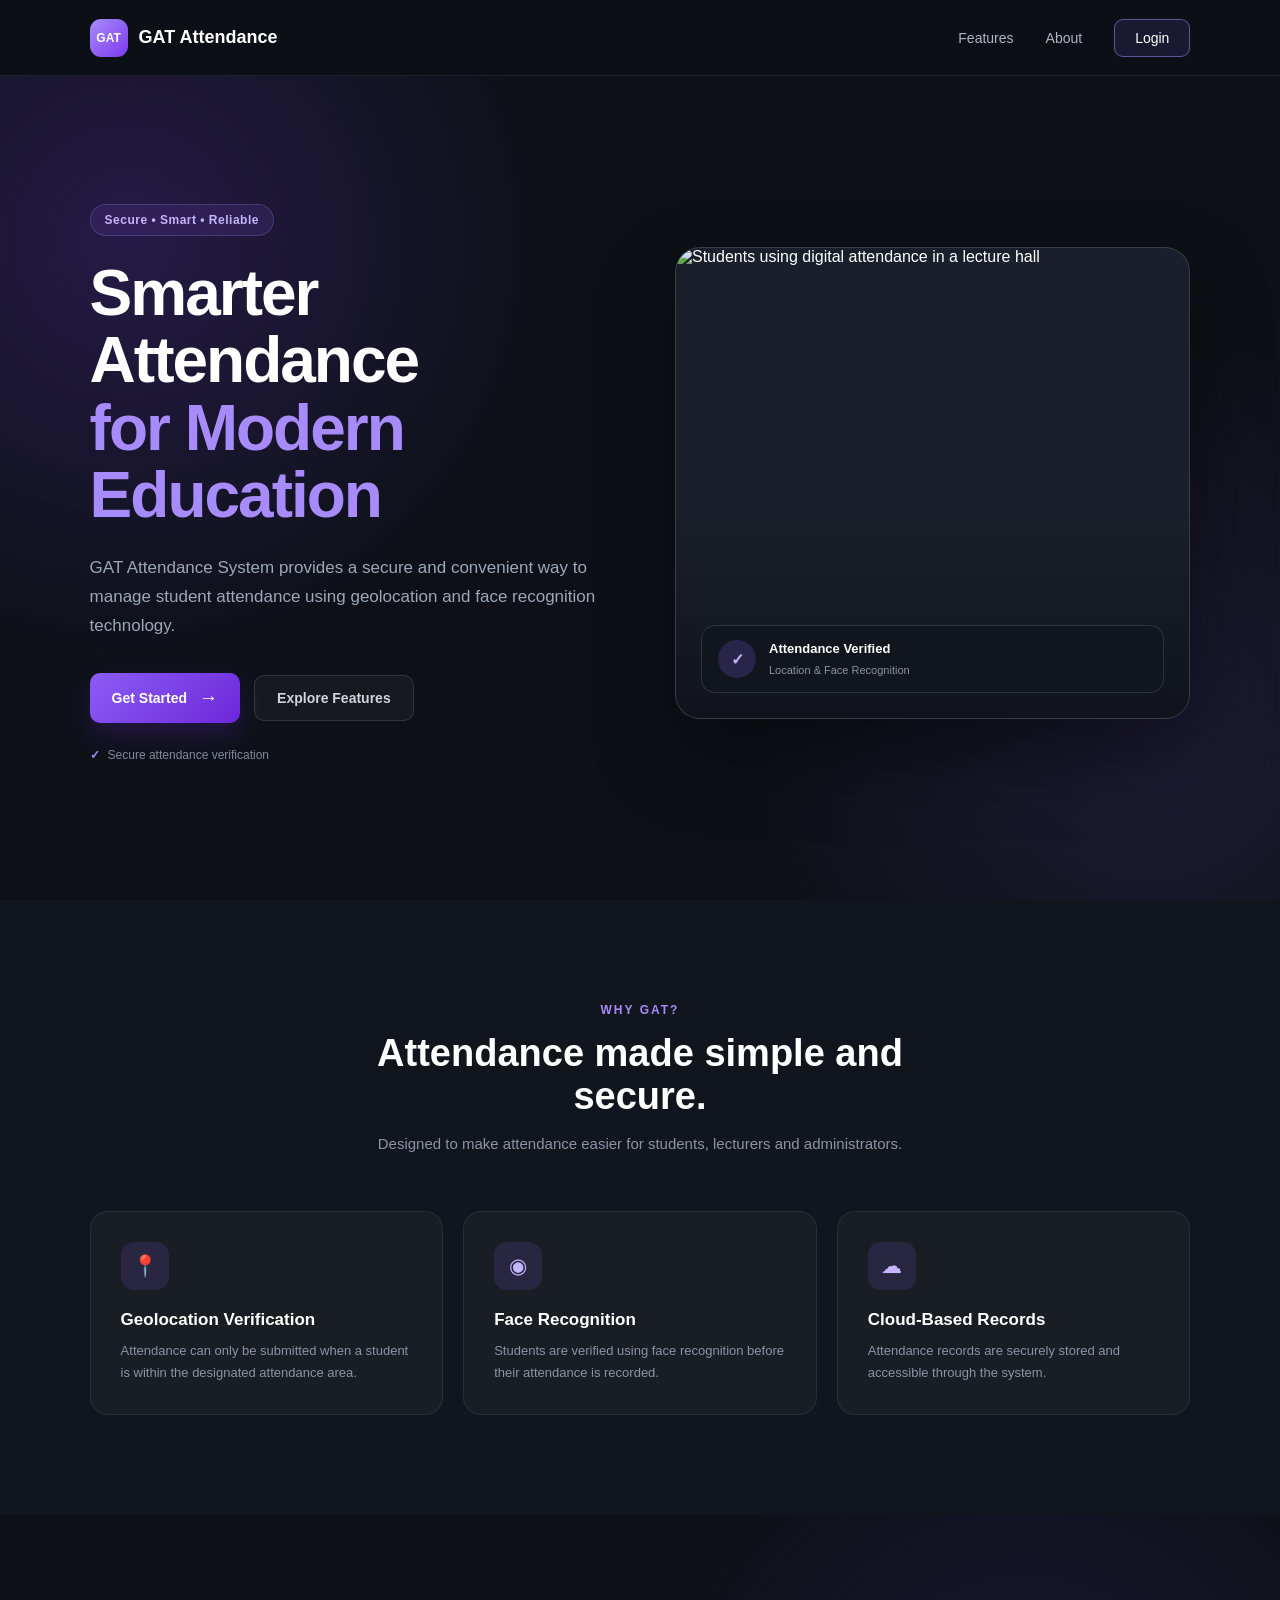
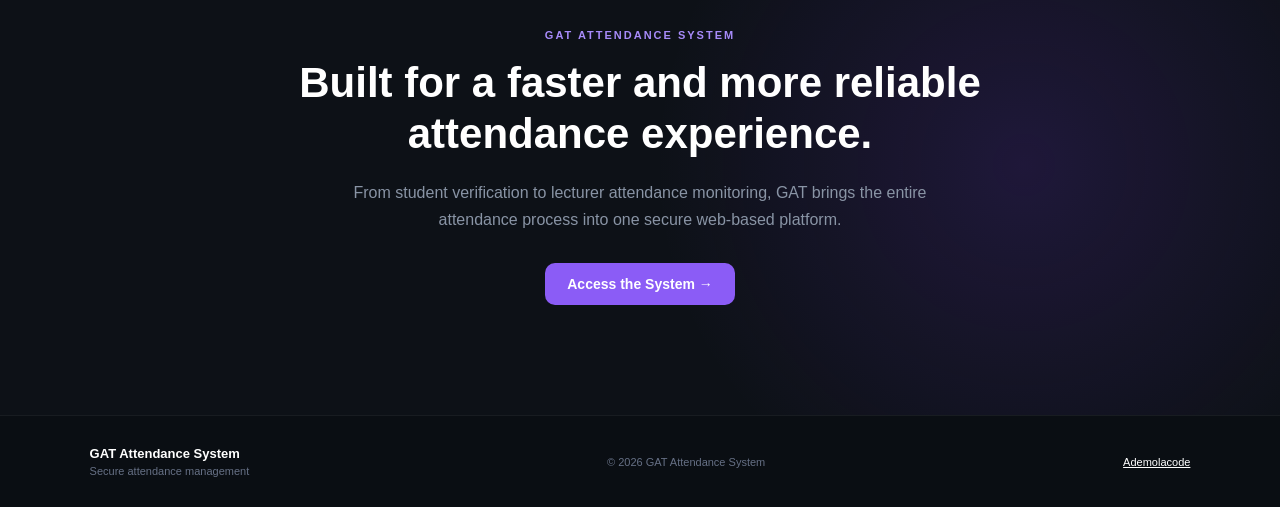
==== commit c7e5ea76: "Rename landing page to index" ====
--- a/index.html
+++ b/index.html
@@ -55,7 +55,7 @@
 
                 <div class="hero-buttons">
 
-                    <a href="index.html" class="primary-btn">
+                    <a href="land.html" class="primary-btn">
                         Get Started
                         <span>→</span>
                     </a>
@@ -217,6 +217,10 @@
         <p>
             © 2026 GAT Attendance System
         </p>
+            <p style="color: white;">
+          <a style="color: white;" href="https://ademola-dev.vercel.app/"> Ademolacode</a>
+        </p>
+
 
     </footer>
 
